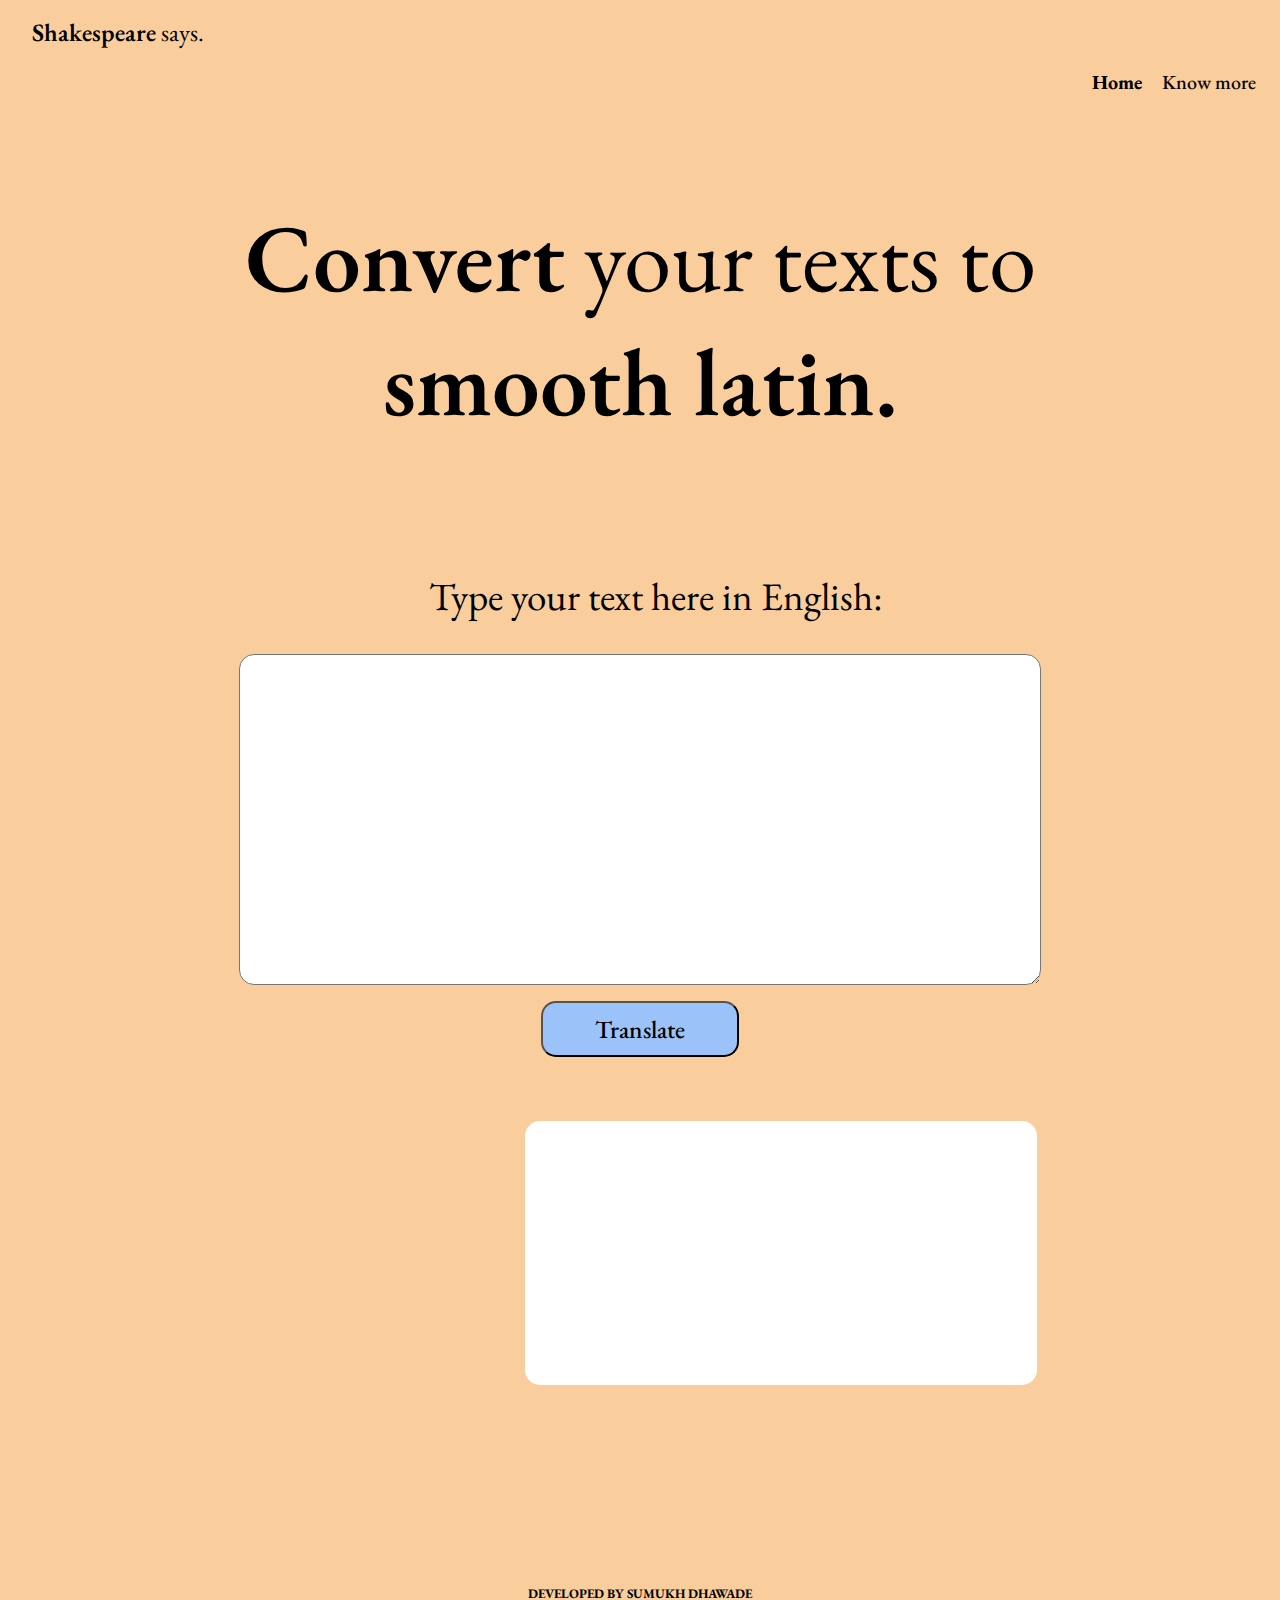
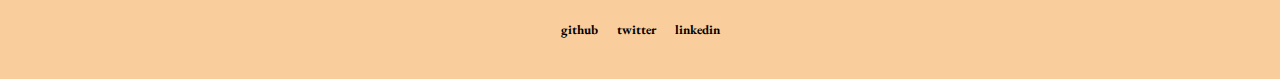
==== index.html @ d2fb7f43 "initial commit" ====
<!DOCTYPE html>
<html lang="en">
<head>
    <meta charset="UTF-8">
    <meta http-equiv="X-UA-Compatible" content="IE=edge">
    <meta name="viewport" content="width=device-width, initial-scale=1.0">
    <title>shakespeare-says</title>
    <link href="styles.css" rel="stylesheet" />
</head>


<body>
    <nav class="navigation container">
        <div class="nav-brand"><span class="nav-brand-highlight">Shakespeare</span> says.</div>
        <ul class="list-non-bullet nav-pills">
            <li class="list-item-inline">
                <a class="link link-active" href="/index.html">Home</a>
            </li>
            <li class="list-item-inline">
                <a class="link" href="/know-more.html">Know more</a>
            </li>
        </ul>
    </nav>

    <header class="hero">
        <h1 class="hero-heading"><span class="inverted-heading">Convert</span> your texts to <span class="inverted-heading">smooth latin.</span></span></h1>
    </header>

    <section>
        <h2 class="sub-heading">Type your text here in English:</h2>
        <textarea id="txt-input"></textarea>
        <button id="btn-translate">Translate</button>

        <div id="txt-output">
            <script src="app.js" type="text/javascript"></script>
        </div>
    </section>  

    <footer class="footer">
        <div class="footer-header">DEVELOPED BY SUMUKH DHAWADE</div>
        <ul class="social-links list-non-bullet">
            <li class="list-item-inline">
                <a class="link" href="https://github.com/sumukhdhawade">
                    github
                </a>
            </li>
            <li class="list-item-inline">
                <a class="link" href="https://twitter.com/sumukhdh">
                    twitter
                </a>
            </li>
            <li class="list-item-inline">
                <a class="link" href="https://www.linkedin.com/in/sumukh-dhawade-8a8381191/">
                    linkedin
                </a>
            </li>
            
        </ul>
    </footer>
</body>
</html>
---- styles.css ----
@import url('https://fonts.googleapis.com/css2?family=EB+Garamond:wght@400;500;600&display=swap');

:root {
    --primary-color: #F9CE9C;
}

body {
    font-family: 'EB Garamond', serif;
    background-color: var(--primary-color);
    margin: 0px;
    font-style: black;
}



/** lists **/

.list-non-bullet {
    list-style: none;
    padding-inline-start: 0px;
}

.list-item-inline {
    display: inline;
    padding: 0rem 0.5rem;
}

/** navigation **/

.nav-brand {
    font-size: 25px;
    font-weight: 400;
    margin-left: 1rem;
    line-height: 33px;
}

.navigation {
    background-color: var(--primary-color);
    color: black;
    padding: 1rem;
    font-size: 20px;
    font-weight: 500;
    line-height: 26px;

}

.navigation .nav-brand .nav-brand-highlight {
    font-weight: 600;
}

.navigation .nav-pills {
    text-align: right;
}

.navigation .link {
    color: black;
    text-decoration: none;
    font-weight: 500;
}

.navigation .link-active {
    font-weight: bolder;
    text-decoration: none;
}

/** headings **/

.hero-heading {
    max-width: 80%;
    text-align: center;
    font-size: 95.37px;
    font-weight: 400;
    margin-left: auto;
    margin-right: auto;
}

.sub-heading {
    margin-top: 8rem;
    margin-left: 2rem;
    text-align: center;
    font-weight: 400;
    font-size: 39.06px;
}

.hero-heading .inverted-heading {
    font-weight: 600;
}

/** input **/

#txt-input{
    width: 127vw;
    height: 33vh;
    left: 21vw;
    top: 56vh;

    margin-left: auto;
    margin-right: auto;
    width: 60%;

    display: block;
    margin: auto;
    padding: 1rem;

    font-size: 20px;

    border-radius: 15px;
}

#btn-translate {
    font-family: 'EB Garamond', serif;
    display: flex;
    flex-direction: row;
    justify-content: center;
    align-items: center;
    padding: 12px 32px;

    margin-left: auto;
    margin-right: auto;
    margin-top: 1rem;

    width: 198px;
    height: 56px;

    font-size: 25px;
    font-weight: 500;
    line-height: 100%;

    border-radius: 15px;

    background-color: #9CC3F9;
}

/** output **/

#txt-output {

    background-color: #ffffff;
    color: black;

    width: 635px;
    height: 264px;
    top: 901px;
    margin-left: 41%;
    margin-top: 4rem;
    display: block;

    width: 40%;

    font-size: 20px;

    border-radius: 15px;
}

/** footer **/

.footer {
    background-color: var(--primary-color);
    padding: 4rem 1rem;
    text-align: center;
    color: black;
    border-top-right-radius: 1rem;
    height: 30px;
    padding-top: 200px;
}

.footer .link {
    color: black;
    font-size: small;
}

.footer .footer-header {
    font-weight: bold;
    font-size: small;
}

.footer ul {
    padding-inline-start: 0px;
}

/** links **/
.link {
    text-decoration: none;
    font-weight: bold;
}
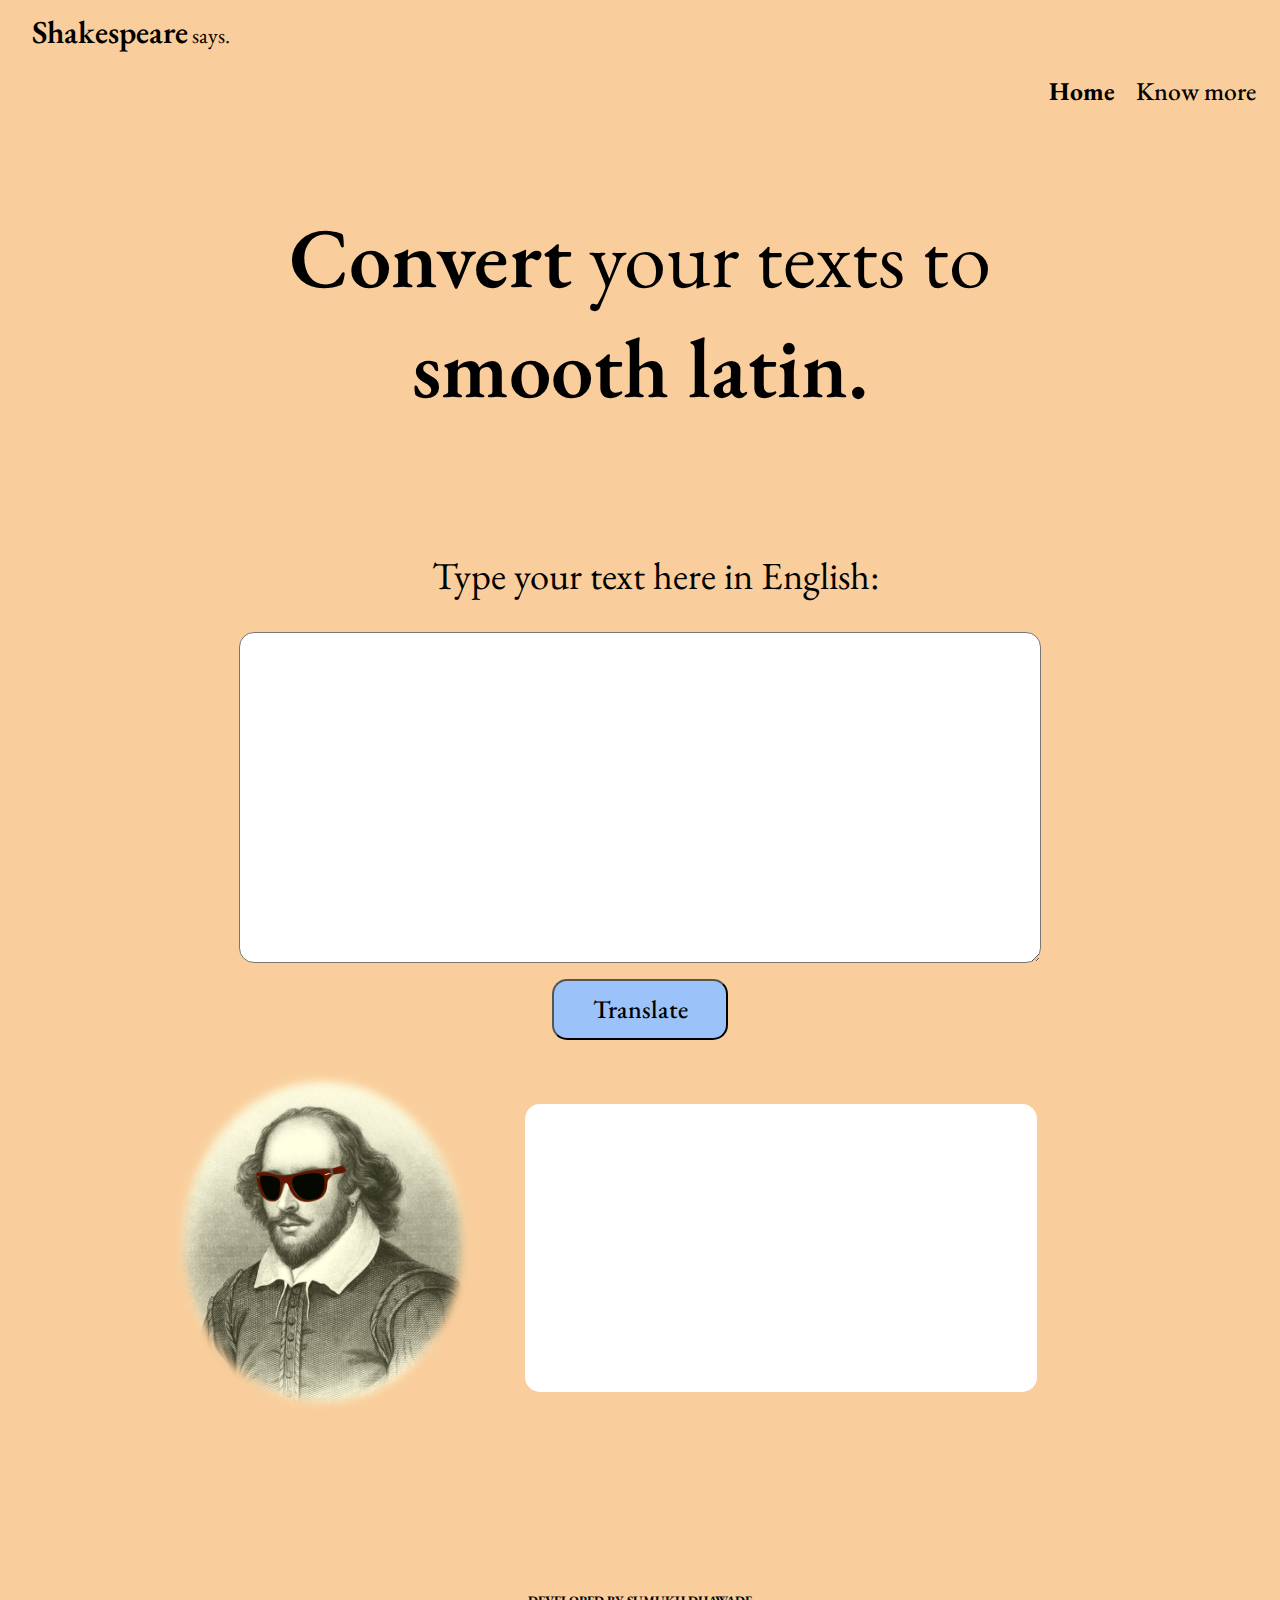
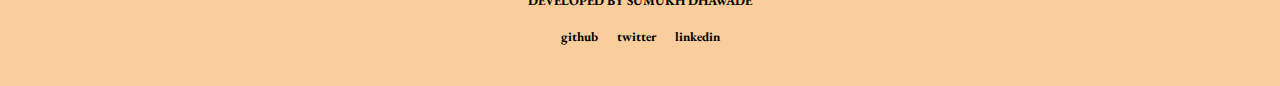
==== commit 1c69ba68: "style: added desktop design" ====
--- a/index.html
+++ b/index.html
@@ -32,6 +32,7 @@
         <button id="btn-translate">Translate</button>
 
         <div id="txt-output">
+            <img class="image-fluid" src="images/image.svg" alt="shakespeare">
             <script src="app.js" type="text/javascript"></script>
         </div>
     </section>  
--- a/styles.css
+++ b/styles.css
@@ -28,7 +28,7 @@
 /** navigation **/
 
 .nav-brand {
-    font-size: 25px;
+    font-size: 1.73vw;
     font-weight: 400;
     margin-left: 1rem;
     line-height: 33px;
@@ -38,7 +38,7 @@
     background-color: var(--primary-color);
     color: black;
     padding: 1rem;
-    font-size: 20px;
+    font-size: 2vw;
     font-weight: 500;
     line-height: 26px;
 
@@ -46,6 +46,7 @@
 
 .navigation .nav-brand .nav-brand-highlight {
     font-weight: 600;
+    font-size: 2.5vw;
 }
 
 .navigation .nav-pills {
@@ -66,9 +67,9 @@
 /** headings **/
 
 .hero-heading {
-    max-width: 80%;
+    max-width: 70%;
     text-align: center;
-    font-size: 95.37px;
+    font-size: 6.62vw;
     font-weight: 400;
     margin-left: auto;
     margin-right: auto;
@@ -79,7 +80,7 @@
     margin-left: 2rem;
     text-align: center;
     font-weight: 400;
-    font-size: 39.06px;
+    font-size: 3vw;
 }
 
 .hero-heading .inverted-heading {
@@ -88,22 +89,18 @@
 
 /** input **/
 
-#txt-input{
+#txt-input {
+
+    font-family: 'EB Garamond', serif;
+    font-size: 30px;
     width: 127vw;
     height: 33vh;
-    left: 21vw;
-    top: 56vh;
-
     margin-left: auto;
     margin-right: auto;
     width: 60%;
-
     display: block;
     margin: auto;
     padding: 1rem;
-
-    font-size: 20px;
-
     border-radius: 15px;
 }
 
@@ -113,21 +110,16 @@
     flex-direction: row;
     justify-content: center;
     align-items: center;
-    padding: 12px 32px;
-
+    padding: 1.82vh 2.22px;
     margin-left: auto;
     margin-right: auto;
     margin-top: 1rem;
-
-    width: 198px;
-    height: 56px;
-
-    font-size: 25px;
+    width: 13.75vw;
+    height: 6.82vh;
+    font-size: 2vw;
     font-weight: 500;
     line-height: 100%;
-
     border-radius: 15px;
-
     background-color: #9CC3F9;
 }
 
@@ -135,22 +127,25 @@
 
 #txt-output {
 
+    font-family: 'EB Garamond', serif;
+    font-size: 30px;
     background-color: #ffffff;
     color: black;
-
-    width: 635px;
-    height: 264px;
-    top: 901px;
+    width: 40%;
+    height: 32vh;
     margin-left: 41%;
     margin-top: 4rem;
     display: block;
-
-    width: 40%;
-
-    font-size: 20px;
-
     border-radius: 15px;
 }
+
+/** Image **/
+
+#txt-output .image-fluid{
+    margin-left: -23.5rem;
+    margin-top: -3.5rem;
+}
+
 
 /** footer **/
 
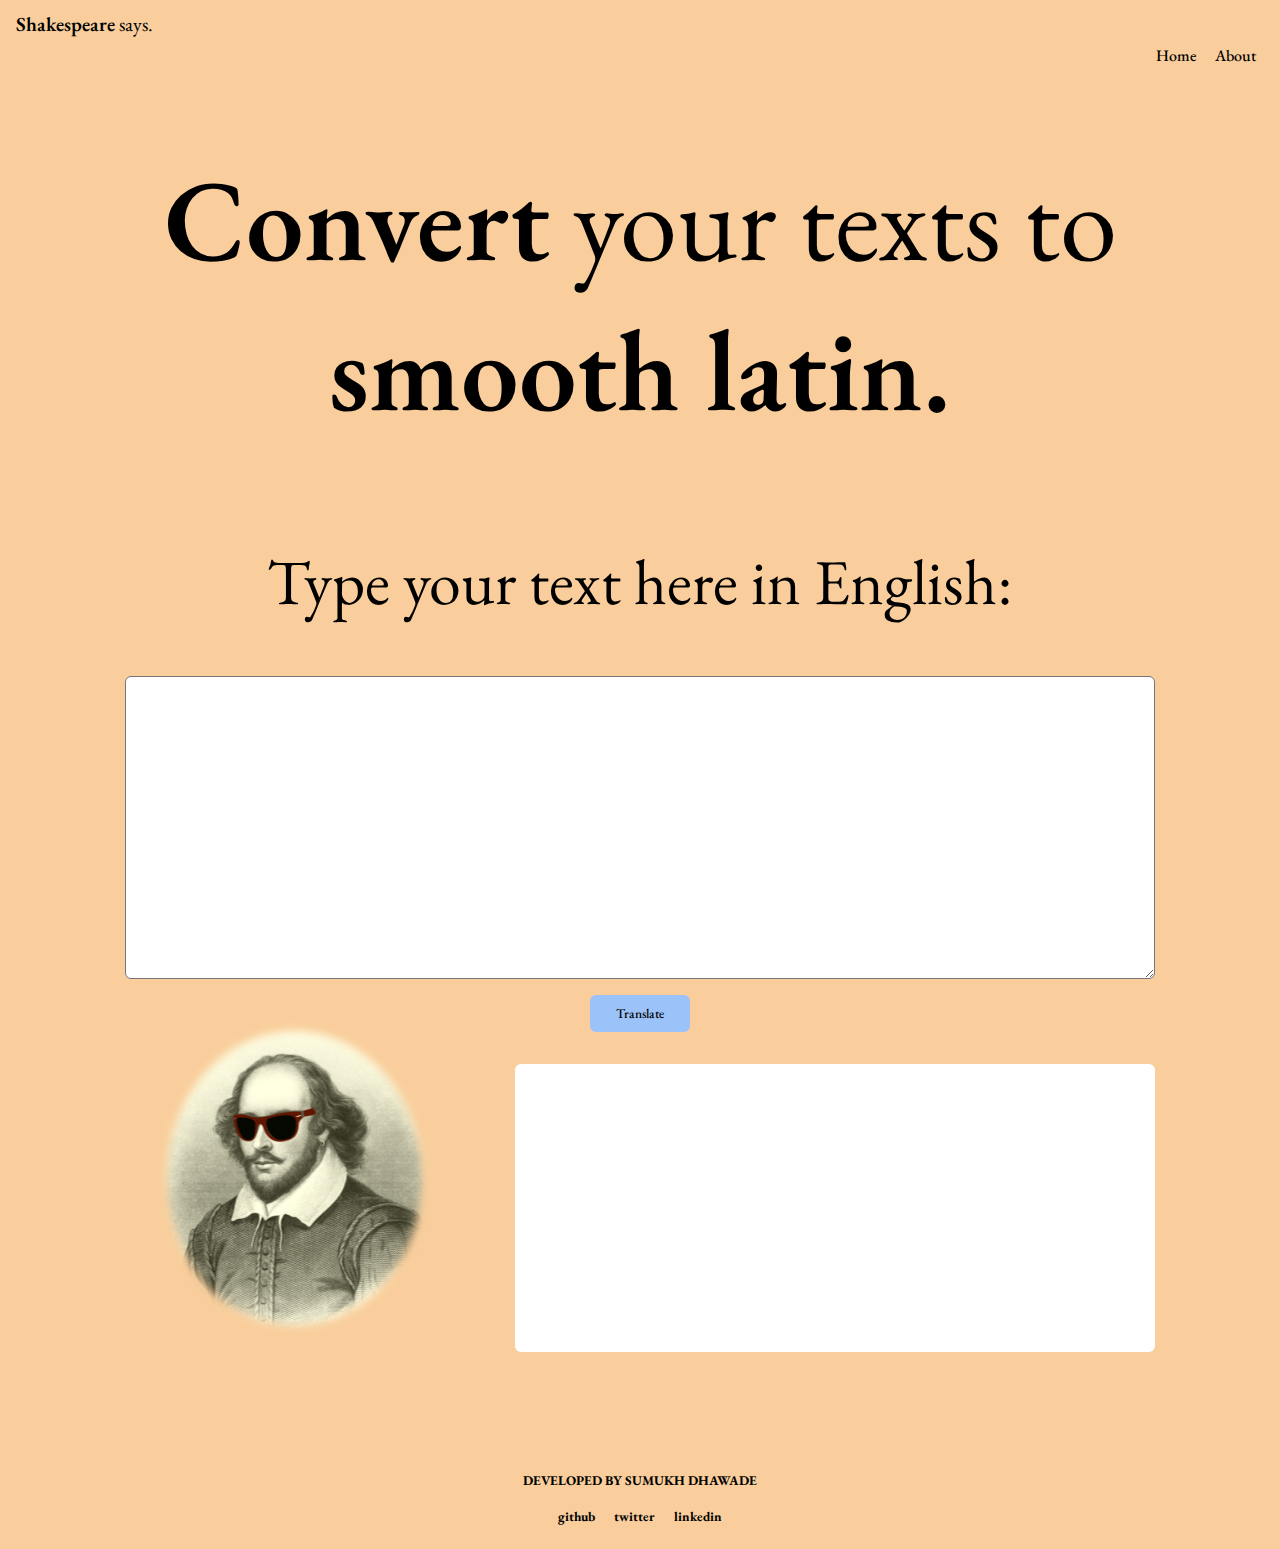
==== commit e8a3a17e: "style: added media queries" ====
--- a/index.html
+++ b/index.html
@@ -14,10 +14,10 @@
         <div class="nav-brand"><span class="nav-brand-highlight">Shakespeare</span> says.</div>
         <ul class="list-non-bullet nav-pills">
             <li class="list-item-inline">
-                <a class="link link-active" href="/index.html">Home</a>
+                <a class="link" href="/index.html">Home</a>
             </li>
             <li class="list-item-inline">
-                <a class="link" href="/know-more.html">Know more</a>
+                <a class="link" href="/about.html">About</a>
             </li>
         </ul>
     </nav>
--- a/styles.css
+++ b/styles.css
@@ -1,17 +1,14 @@
 @import url('https://fonts.googleapis.com/css2?family=EB+Garamond:wght@400;500;600&display=swap');
 
-:root {
+:root{
     --primary-color: #F9CE9C;
 }
 
-body {
+body{
+    margin: 0;
     font-family: 'EB Garamond', serif;
     background-color: var(--primary-color);
-    margin: 0px;
-    font-style: black;
-}
-
-
+}
 
 /** lists **/
 
@@ -28,29 +25,28 @@
 /** navigation **/
 
 .nav-brand {
-    font-size: 1.73vw;
+    font-size: 20px;
     font-weight: 400;
-    margin-left: 1rem;
-    line-height: 33px;
+    text-align: left;
+    margin-left: auto;
 }
 
 .navigation {
     background-color: var(--primary-color);
-    color: black;
     padding: 1rem;
-    font-size: 2vw;
-    font-weight: 500;
-    line-height: 26px;
-
+    line-height: 16px;
+    text-align: right;
 }
 
 .navigation .nav-brand .nav-brand-highlight {
     font-weight: 600;
-    font-size: 2.5vw;
+    font-size: 20px;
 }
 
 .navigation .nav-pills {
-    text-align: right;
+    list-style: none;
+    display: inline-block;
+    margin-right: auto;
 }
 
 .navigation .link {
@@ -59,28 +55,29 @@
     font-weight: 500;
 }
 
-.navigation .link-active {
-    font-weight: bolder;
-    text-decoration: none;
+.navigation .link:hover{
+    color: white;
 }
 
 /** headings **/
 
 .hero-heading {
-    max-width: 70%;
     text-align: center;
-    font-size: 6.62vw;
+    margin: auto;
+    padding: 3rem;
+    font-size: 9vw;
     font-weight: 400;
     margin-left: auto;
     margin-right: auto;
 }
 
 .sub-heading {
-    margin-top: 8rem;
-    margin-left: 2rem;
+    margin-top: 3rem;
+    margin-left: auto;
+    margin-right: auto;
     text-align: center;
     font-weight: 400;
-    font-size: 3vw;
+    font-size: 5vw;
 }
 
 .hero-heading .inverted-heading {
@@ -92,35 +89,41 @@
 #txt-input {
 
     font-family: 'EB Garamond', serif;
-    font-size: 30px;
+    font-size: 18px;
     width: 127vw;
     height: 33vh;
     margin-left: auto;
     margin-right: auto;
-    width: 60%;
+    width: 80%;
     display: block;
     margin: auto;
-    padding: 1rem;
-    border-radius: 15px;
+    border-radius: 6px;
 }
 
 #btn-translate {
     font-family: 'EB Garamond', serif;
     display: flex;
-    flex-direction: row;
     justify-content: center;
-    align-items: center;
-    padding: 1.82vh 2.22px;
     margin-left: auto;
     margin-right: auto;
     margin-top: 1rem;
-    width: 13.75vw;
-    height: 6.82vh;
-    font-size: 2vw;
+    width: 100px;   
+    border: 0;  
+    padding: 12px 10px;    
+    outline: none;    
+    border-radius: 6px;
     font-weight: 500;
     line-height: 100%;
-    border-radius: 15px;
     background-color: #9CC3F9;
+    cursor: pointer;
+    transition: width 0.5s;
+}
+
+#btn-translate:hover{
+    width: 110px;
+    display: flex;
+    align-items: center;
+    justify-content:center;
 }
 
 /** output **/
@@ -128,24 +131,25 @@
 #txt-output {
 
     font-family: 'EB Garamond', serif;
-    font-size: 30px;
+    font-size: 18px;
     background-color: #ffffff;
     color: black;
-    width: 40%;
+    width: 50%;
     height: 32vh;
-    margin-left: 41%;
-    margin-top: 4rem;
+    margin-left: 40.2%;
+    margin-top: 2rem;
     display: block;
-    border-radius: 15px;
+    border-radius: 6px;
+    outline: none;
 }
 
 /** Image **/
 
-#txt-output .image-fluid{
-    margin-left: -23.5rem;
-    margin-top: -3.5rem;
-}
-
+/* #txt-output .image-fluid{
+    width: 50%;
+    margin-left: -18rem;
+    margin-top: -3rem;
+} */
 
 /** footer **/
 
@@ -154,19 +158,18 @@
     padding: 4rem 1rem;
     text-align: center;
     color: black;
-    border-top-right-radius: 1rem;
-    height: 30px;
-    padding-top: 200px;
+    height: 13px;
+    padding-top: 120px;
 }
 
 .footer .link {
     color: black;
-    font-size: small;
+    font-size: smaller;
 }
 
 .footer .footer-header {
     font-weight: bold;
-    font-size: small;
+    font-size: smaller;
 }
 
 .footer ul {
@@ -177,4 +180,66 @@
 .link {
     text-decoration: none;
     font-weight: bold;
+    cursor: pointer;
+}
+
+/* desktop 1*/
+
+@media only screen and (max-width:1680px){
+    #txt-output .image-fluid{
+        margin-top: -4rem;
+        margin-left: -26rem;
+        max-width: 80%;
+    }
+}
+
+/* desktop 2*/
+
+@media only screen and (max-width:1920px){
+    #txt-output .image-fluid{
+        margin-top: -4rem;
+        margin-left: -26rem;
+        max-width: 80%;
+    }
+}
+
+/* desktop 2*/
+
+@media only screen and (max-width:2560px){
+    #txt-output .image-fluid{
+        margin-top: -4rem;
+        margin-left: -26rem;
+        max-width: 80%;
+    }
+}
+
+/* laptop */
+
+@media only screen and (max-width:1440px){
+    #txt-output .image-fluid{
+        margin-top: -4rem;
+        margin-left: -24rem;
+        max-width: 50%;
+    }
+}
+
+/* tablet */
+
+@media only screen and (max-width:1024px){
+    #txt-output .image-fluid{
+        margin-top: -1.5rem;
+        margin-left: -18rem;
+        max-width: 50%;
+    }
+}
+
+
+/* mobile */
+
+@media only screen and (max-width:600px){
+    #txt-output .image-fluid{
+        margin-top: 2rem;
+        margin-left: -11rem;
+        max-width: 70%;
+    }
 }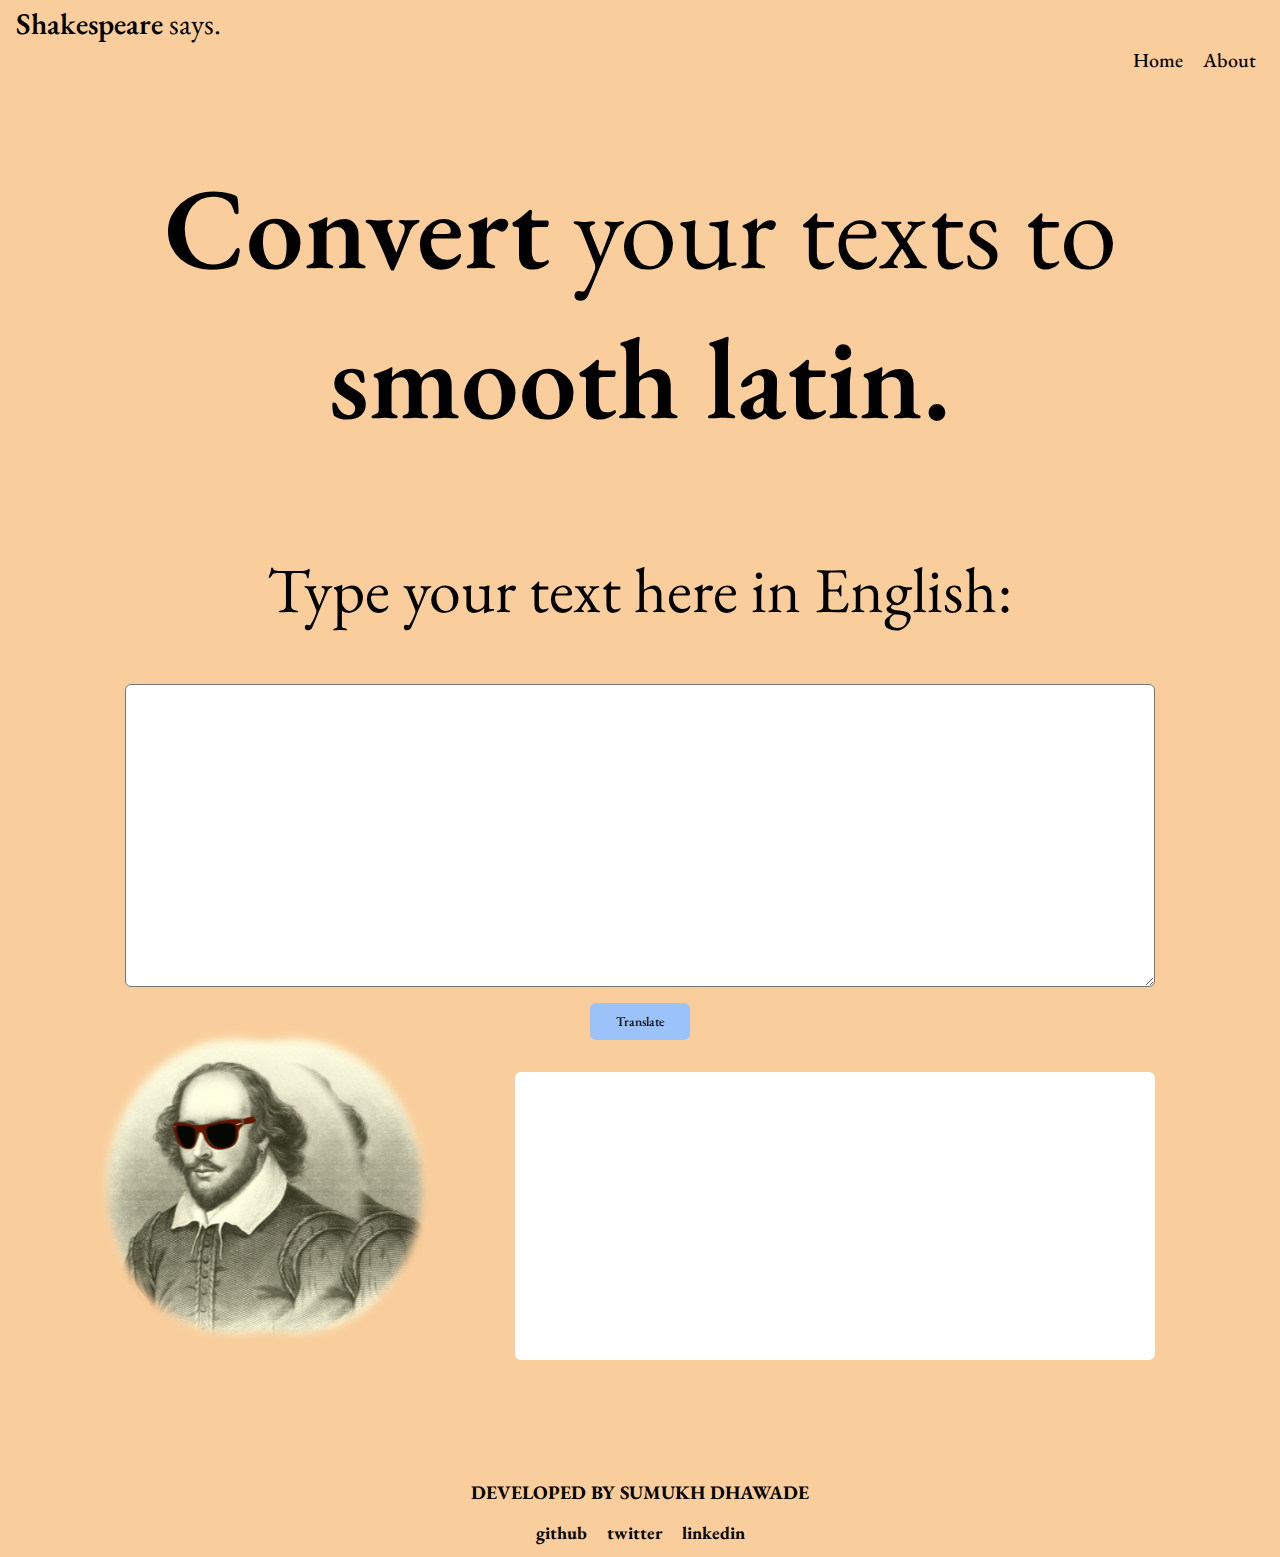
==== commit 78221c7e: "fix 1: output" ====
--- a/index.html
+++ b/index.html
@@ -34,6 +34,7 @@
         <div id="txt-output">
             <img class="image-fluid" src="images/image.svg" alt="shakespeare">
             <script src="app.js" type="text/javascript"></script>
+            <img class="image-fluid" src="images/image.svg" alt="shakespeare">
         </div>
     </section>  
 
--- a/styles.css
+++ b/styles.css
@@ -25,7 +25,7 @@
 /** navigation **/
 
 .nav-brand {
-    font-size: 20px;
+    font-size: 30px;
     font-weight: 400;
     text-align: left;
     margin-left: auto;
@@ -40,13 +40,14 @@
 
 .navigation .nav-brand .nav-brand-highlight {
     font-weight: 600;
-    font-size: 20px;
+    font-size: 30px;
 }
 
 .navigation .nav-pills {
     list-style: none;
     display: inline-block;
     margin-right: auto;
+    font-size: 20px;
 }
 
 .navigation .link {
@@ -89,7 +90,7 @@
 #txt-input {
 
     font-family: 'EB Garamond', serif;
-    font-size: 18px;
+    font-size: 20px;
     width: 127vw;
     height: 33vh;
     margin-left: auto;
@@ -131,7 +132,7 @@
 #txt-output {
 
     font-family: 'EB Garamond', serif;
-    font-size: 18px;
+    font-size: 20px;
     background-color: #ffffff;
     color: black;
     width: 50%;
@@ -143,14 +144,6 @@
     outline: none;
 }
 
-/** Image **/
-
-/* #txt-output .image-fluid{
-    width: 50%;
-    margin-left: -18rem;
-    margin-top: -3rem;
-} */
-
 /** footer **/
 
 .footer {
@@ -164,12 +157,12 @@
 
 .footer .link {
     color: black;
-    font-size: smaller;
+    font-size: large;
 }
 
 .footer .footer-header {
     font-weight: bold;
-    font-size: smaller;
+    font-size: larger;
 }
 
 .footer ul {
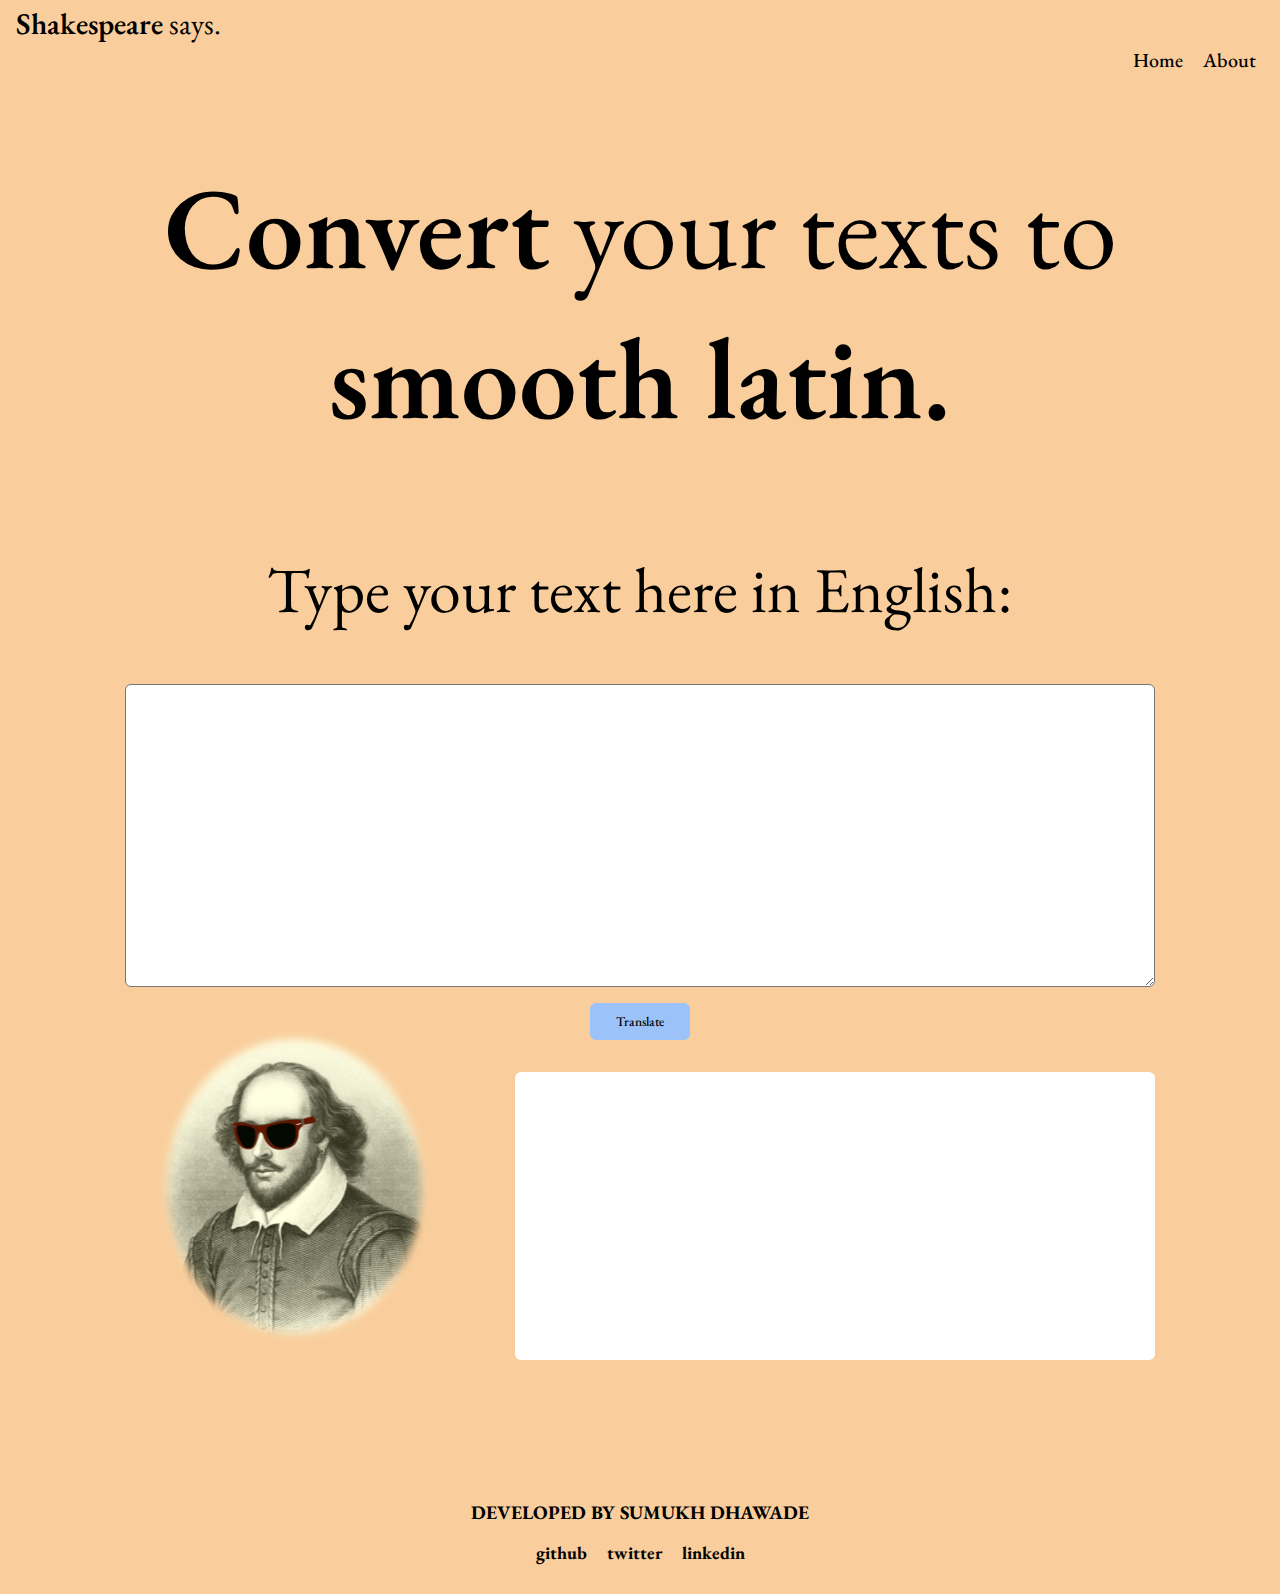
==== commit 5ffe692c: "fix2 svg" ====
--- a/index.html
+++ b/index.html
@@ -34,7 +34,6 @@
         <div id="txt-output">
             <img class="image-fluid" src="images/image.svg" alt="shakespeare">
             <script src="app.js" type="text/javascript"></script>
-            <img class="image-fluid" src="images/image.svg" alt="shakespeare">
         </div>
     </section>  
 
--- a/styles.css
+++ b/styles.css
@@ -151,8 +151,8 @@
     padding: 4rem 1rem;
     text-align: center;
     color: black;
-    height: 13px;
-    padding-top: 120px;
+    height: 30px;
+    padding-top: 140px;
 }
 
 .footer .link {
@@ -231,8 +231,8 @@
 
 @media only screen and (max-width:600px){
     #txt-output .image-fluid{
-        margin-top: 2rem;
-        margin-left: -11rem;
+        margin-top: 2.5rem;
+        margin-left: -9rem;
         max-width: 70%;
     }
 }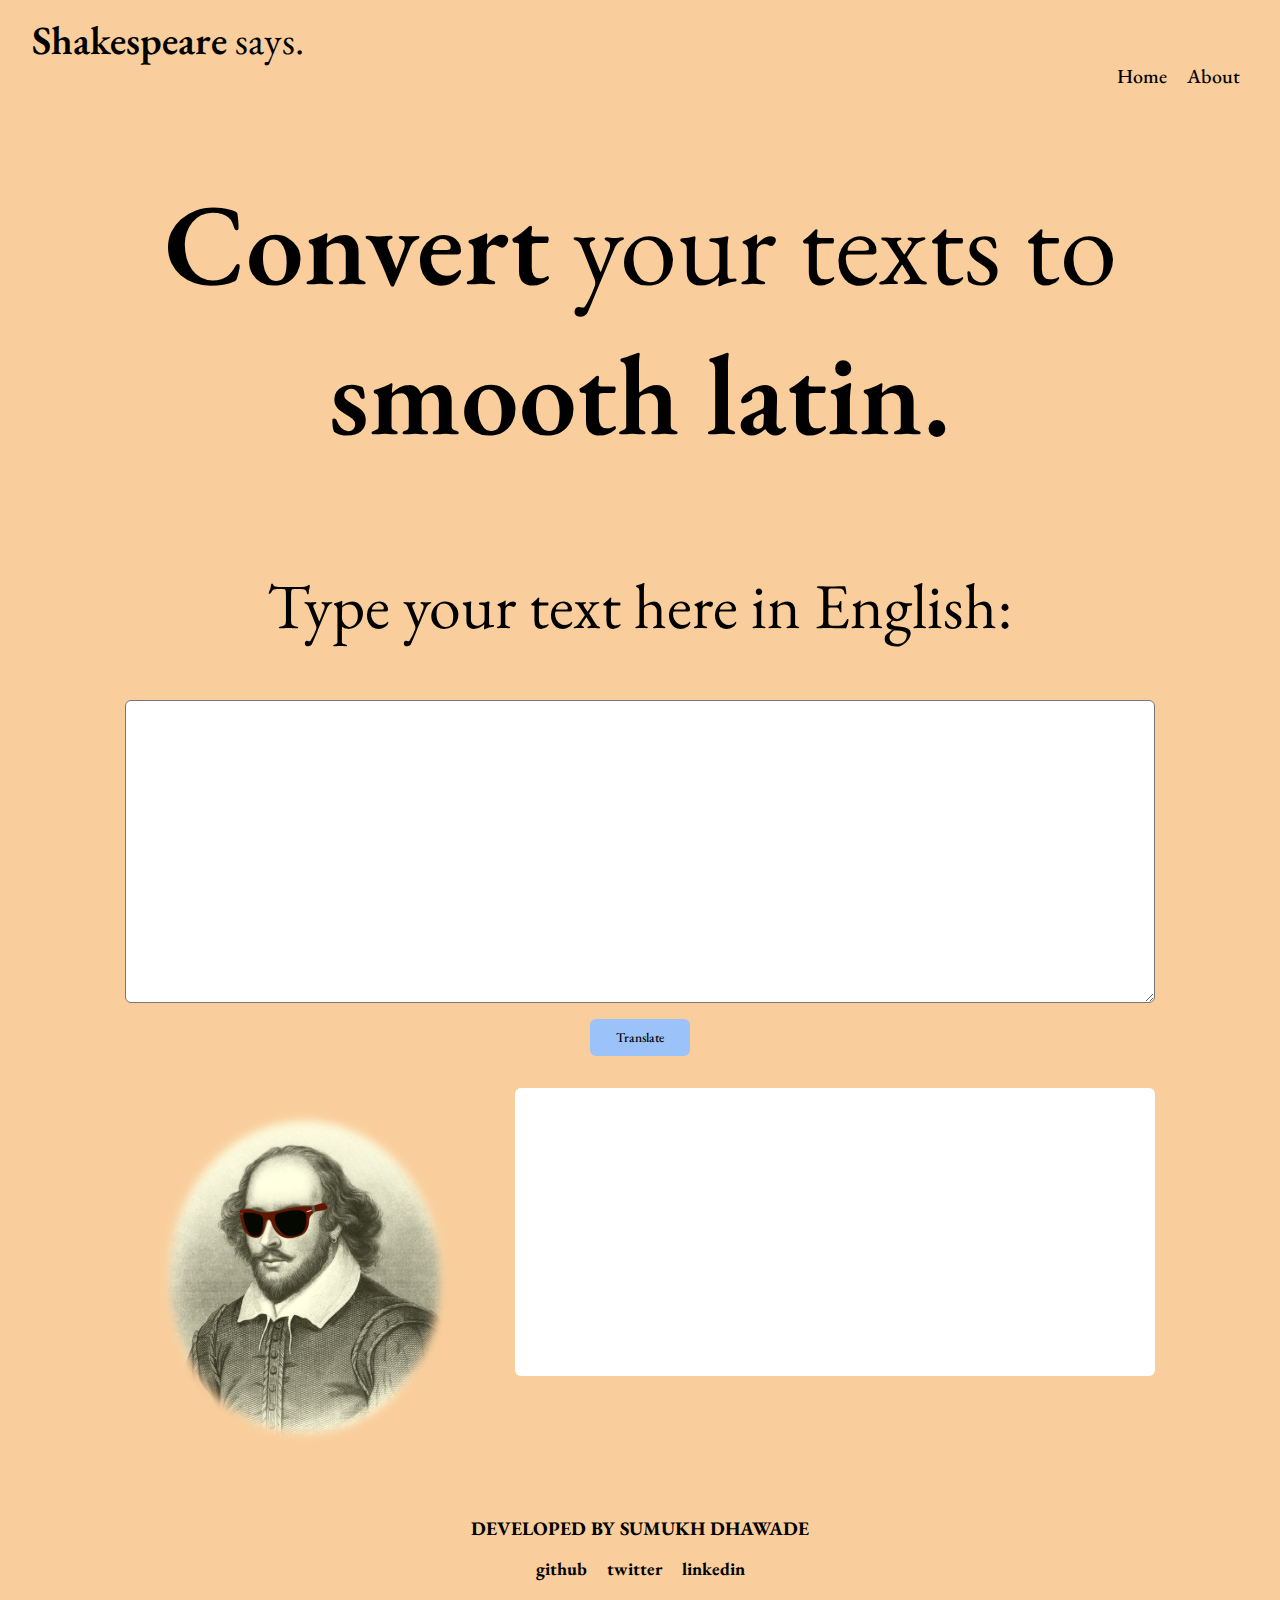
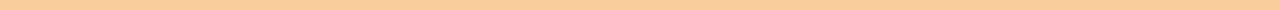
==== commit f8dbf71e: "partial fix for SVG" ====
--- a/index.html
+++ b/index.html
@@ -32,9 +32,11 @@
         <button id="btn-translate">Translate</button>
 
         <div id="txt-output">
-            <img class="image-fluid" src="images/image.svg" alt="shakespeare">
+            <span class="image-fluid"><img class="image" src="images/image.svg" alt="shakespeare"></span>
             <script src="app.js" type="text/javascript"></script>
         </div>
+
+
     </section>  
 
     <footer class="footer">
--- a/styles.css
+++ b/styles.css
@@ -25,10 +25,11 @@
 /** navigation **/
 
 .nav-brand {
-    font-size: 30px;
+    font-size: 40px;
     font-weight: 400;
     text-align: left;
-    margin-left: auto;
+    margin-left: 1rem;
+    margin-top: 1rem;
 }
 
 .navigation {
@@ -40,14 +41,15 @@
 
 .navigation .nav-brand .nav-brand-highlight {
     font-weight: 600;
-    font-size: 30px;
+    font-size: 40px;
 }
 
 .navigation .nav-pills {
     list-style: none;
     display: inline-block;
-    margin-right: auto;
+    margin-right: 1rem;
     font-size: 20px;
+    
 }
 
 .navigation .link {
@@ -103,6 +105,7 @@
 
 #btn-translate {
     font-family: 'EB Garamond', serif;
+    font-style: black;
     display: flex;
     justify-content: center;
     margin-left: auto;
@@ -110,7 +113,7 @@
     margin-top: 1rem;
     width: 100px;   
     border: 0;  
-    padding: 12px 10px;    
+    padding: 12px 32px;    
     outline: none;    
     border-radius: 6px;
     font-weight: 500;
@@ -179,7 +182,7 @@
 /* desktop 1*/
 
 @media only screen and (max-width:1680px){
-    #txt-output .image-fluid{
+    .image-fluid{
         margin-top: -4rem;
         margin-left: -26rem;
         max-width: 80%;
@@ -189,7 +192,7 @@
 /* desktop 2*/
 
 @media only screen and (max-width:1920px){
-    #txt-output .image-fluid{
+    .image-fluid{
         margin-top: -4rem;
         margin-left: -26rem;
         max-width: 80%;
@@ -199,7 +202,7 @@
 /* desktop 2*/
 
 @media only screen and (max-width:2560px){
-    #txt-output .image-fluid{
+    .image-fluid{
         margin-top: -4rem;
         margin-left: -26rem;
         max-width: 80%;
@@ -209,7 +212,7 @@
 /* laptop */
 
 @media only screen and (max-width:1440px){
-    #txt-output .image-fluid{
+    .image-fluid{
         margin-top: -4rem;
         margin-left: -24rem;
         max-width: 50%;
@@ -219,20 +222,78 @@
 /* tablet */
 
 @media only screen and (max-width:1024px){
-    #txt-output .image-fluid{
-        margin-top: -1.5rem;
-        margin-left: -18rem;
+    .image-fluid{
+        margin-top: -4rem;
+        margin-left: -20rem;
         max-width: 50%;
     }
+
+    #btn-translate {
+        font-family: 'EB Garamond', serif;
+        color: black;
+        display: flex;
+        justify-content: center;
+        margin-left: auto;
+        margin-right: auto;
+        margin-top: 1rem;
+        width: 100px;   
+        border: 0;  
+        padding: 12px 32px;    
+        outline: none;    
+        border-radius: 6px;
+        font-weight: 500;
+        font-size: 18px;
+        line-height: 100%;
+        background-color: #9CC3F9;
+        cursor: pointer;
+        transition: width 0.5s;
+    }
 }
 
 
 /* mobile */
 
 @media only screen and (max-width:600px){
-    #txt-output .image-fluid{
-        margin-top: 2.5rem;
-        margin-left: -9rem;
-        max-width: 70%;
-    }
+    .image-fluid{
+        margin-top: 1rem;
+        margin-left: -9.5rem;
+        max-width: 80%;
+    }
+    #btn-translate {
+        font-family: 'EB Garamond', serif;
+        color: black;
+        display: flex;
+        justify-content: center;
+        margin-left: auto;
+        margin-right: auto;
+        margin-top: 1rem;
+        width: 100px;   
+        border: 0;  
+        padding: 12px 10px;    
+        outline: none;    
+        border-radius: 6px;
+        font-weight: 500;
+        line-height: 100%;
+        background-color: #9CC3F9;
+        cursor: pointer;
+        transition: width 0.5s;
+    }
+    .nav-brand {
+        font-size: 30px;
+        font-weight: 400;
+        text-align: left;
+        margin-left: auto;
+    }
+    .navigation .nav-brand .nav-brand-highlight {
+        font-weight: 600;
+        font-size: 30px;
+    }
+    .navigation .nav-pills {
+        list-style: none;
+        display: inline-block;
+        margin-right: auto;
+        font-size: 20px;
+        
+    }
+    
 }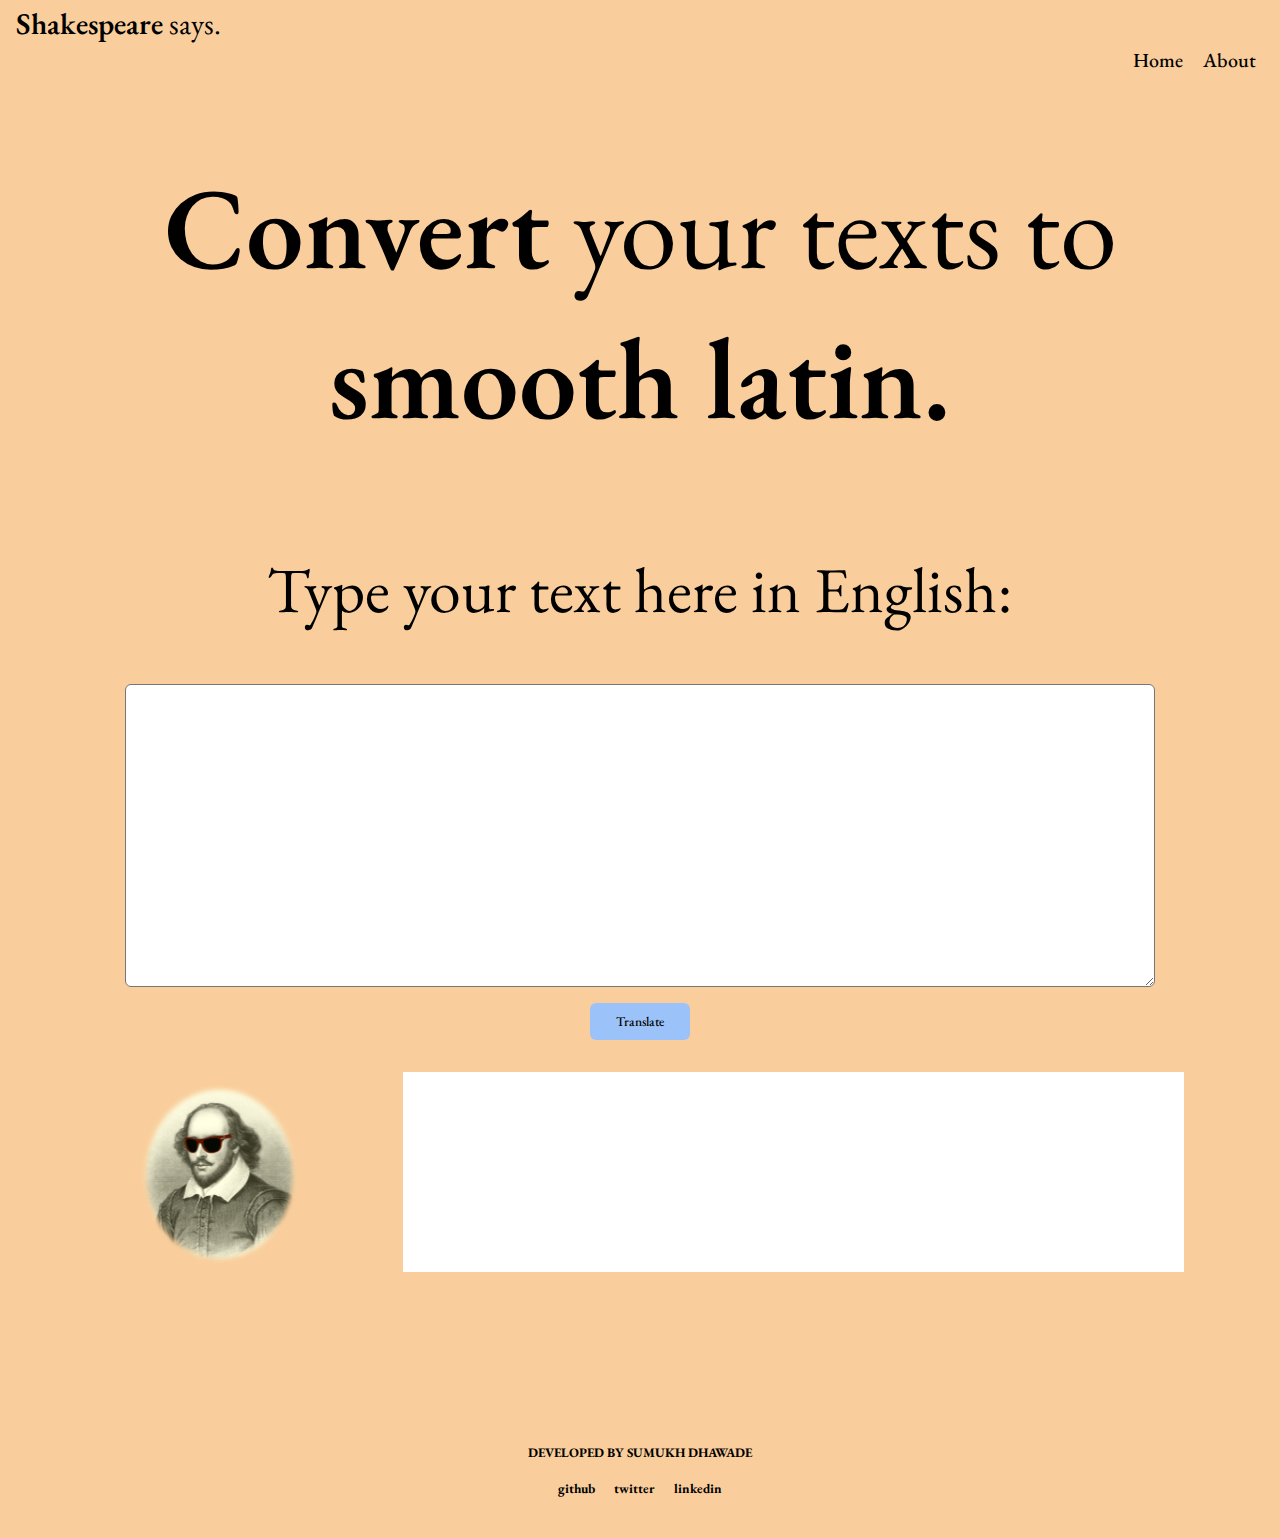
==== commit d64ab7dc: "fix: made output box dynamic" ====
--- a/index.html
+++ b/index.html
@@ -30,12 +30,14 @@
         <h2 class="sub-heading">Type your text here in English:</h2>
         <textarea id="txt-input"></textarea>
         <button id="btn-translate">Translate</button>
-
+       
         <div id="txt-output">
-            <span class="image-fluid"><img class="image" src="images/image.svg" alt="shakespeare"></span>
+            <div id="txt-output">
+                <img class="image-svg" src="images/image.svg" alt="shakespeare">
+                <span id="output-box"></span>
+            </div>
             <script src="app.js" type="text/javascript"></script>
         </div>
-
 
     </section>  
 
@@ -61,4 +63,5 @@
         </ul>
     </footer>
 </body>
+<script src="app.js" type="text/javascript"></script>
 </html>--- a/styles.css
+++ b/styles.css
@@ -25,11 +25,9 @@
 /** navigation **/
 
 .nav-brand {
-    font-size: 40px;
+    font-size: 30px;
     font-weight: 400;
     text-align: left;
-    margin-left: 1rem;
-    margin-top: 1rem;
 }
 
 .navigation {
@@ -41,13 +39,12 @@
 
 .navigation .nav-brand .nav-brand-highlight {
     font-weight: 600;
-    font-size: 40px;
+    font-size: 30px;
 }
 
 .navigation .nav-pills {
     list-style: none;
     display: inline-block;
-    margin-right: 1rem;
     font-size: 20px;
     
 }
@@ -133,19 +130,30 @@
 /** output **/
 
 #txt-output {
-
-    font-family: 'EB Garamond', serif;
+    font-family: "EB Garamond", serif;
     font-size: 20px;
+    color: black;
+    width: 100%;
+    margin: 1rem;
+    display: flex;
+  }
+
+  #output-box {
+    flex-grow: 4;
+    padding: 1rem;
+    display: block;
     background-color: #ffffff;
     color: black;
-    width: 50%;
-    height: 32vh;
-    margin-left: 40.2%;
-    margin-top: 2rem;
-    display: block;
-    border-radius: 6px;
-    outline: none;
-}
+    margin-right: 6rem;
+  }
+
+  /* image */
+
+  .image-svg {
+    flex-grow: 1;
+    max-width: 30vw;
+    max-height: 200px;
+  }
 
 /** footer **/
 
@@ -160,12 +168,12 @@
 
 .footer .link {
     color: black;
-    font-size: large;
+    font-size: smaller;
 }
 
 .footer .footer-header {
     font-weight: bold;
-    font-size: larger;
+    font-size:small;
 }
 
 .footer ul {
@@ -179,121 +187,15 @@
     cursor: pointer;
 }
 
-/* desktop 1*/
-
-@media only screen and (max-width:1680px){
-    .image-fluid{
-        margin-top: -4rem;
-        margin-left: -26rem;
-        max-width: 80%;
-    }
-}
-
-/* desktop 2*/
-
-@media only screen and (max-width:1920px){
-    .image-fluid{
-        margin-top: -4rem;
-        margin-left: -26rem;
-        max-width: 80%;
-    }
-}
-
-/* desktop 2*/
-
-@media only screen and (max-width:2560px){
-    .image-fluid{
-        margin-top: -4rem;
-        margin-left: -26rem;
-        max-width: 80%;
-    }
-}
-
-/* laptop */
-
-@media only screen and (max-width:1440px){
-    .image-fluid{
-        margin-top: -4rem;
-        margin-left: -24rem;
-        max-width: 50%;
-    }
-}
-
-/* tablet */
-
-@media only screen and (max-width:1024px){
-    .image-fluid{
-        margin-top: -4rem;
-        margin-left: -20rem;
-        max-width: 50%;
-    }
-
-    #btn-translate {
-        font-family: 'EB Garamond', serif;
+/* for mobile */
+
+@media screen and (max-width: 480px) {
+    #output-box {
+        flex-grow: 4;
+        padding: 1rem;
+        display: block;
+        background-color: #ffffff;
         color: black;
-        display: flex;
-        justify-content: center;
-        margin-left: auto;
-        margin-right: auto;
-        margin-top: 1rem;
-        width: 100px;   
-        border: 0;  
-        padding: 12px 32px;    
-        outline: none;    
-        border-radius: 6px;
-        font-weight: 500;
-        font-size: 18px;
-        line-height: 100%;
-        background-color: #9CC3F9;
-        cursor: pointer;
-        transition: width 0.5s;
-    }
-}
-
-
-/* mobile */
-
-@media only screen and (max-width:600px){
-    .image-fluid{
-        margin-top: 1rem;
-        margin-left: -9.5rem;
-        max-width: 80%;
-    }
-    #btn-translate {
-        font-family: 'EB Garamond', serif;
-        color: black;
-        display: flex;
-        justify-content: center;
-        margin-left: auto;
-        margin-right: auto;
-        margin-top: 1rem;
-        width: 100px;   
-        border: 0;  
-        padding: 12px 10px;    
-        outline: none;    
-        border-radius: 6px;
-        font-weight: 500;
-        line-height: 100%;
-        background-color: #9CC3F9;
-        cursor: pointer;
-        transition: width 0.5s;
-    }
-    .nav-brand {
-        font-size: 30px;
-        font-weight: 400;
-        text-align: left;
-        margin-left: auto;
-    }
-    .navigation .nav-brand .nav-brand-highlight {
-        font-weight: 600;
-        font-size: 30px;
-    }
-    .navigation .nav-pills {
-        list-style: none;
-        display: inline-block;
-        margin-right: auto;
-        font-size: 20px;
-        
-    }
-    
+        margin-right: 1.8rem;
+      }
 }